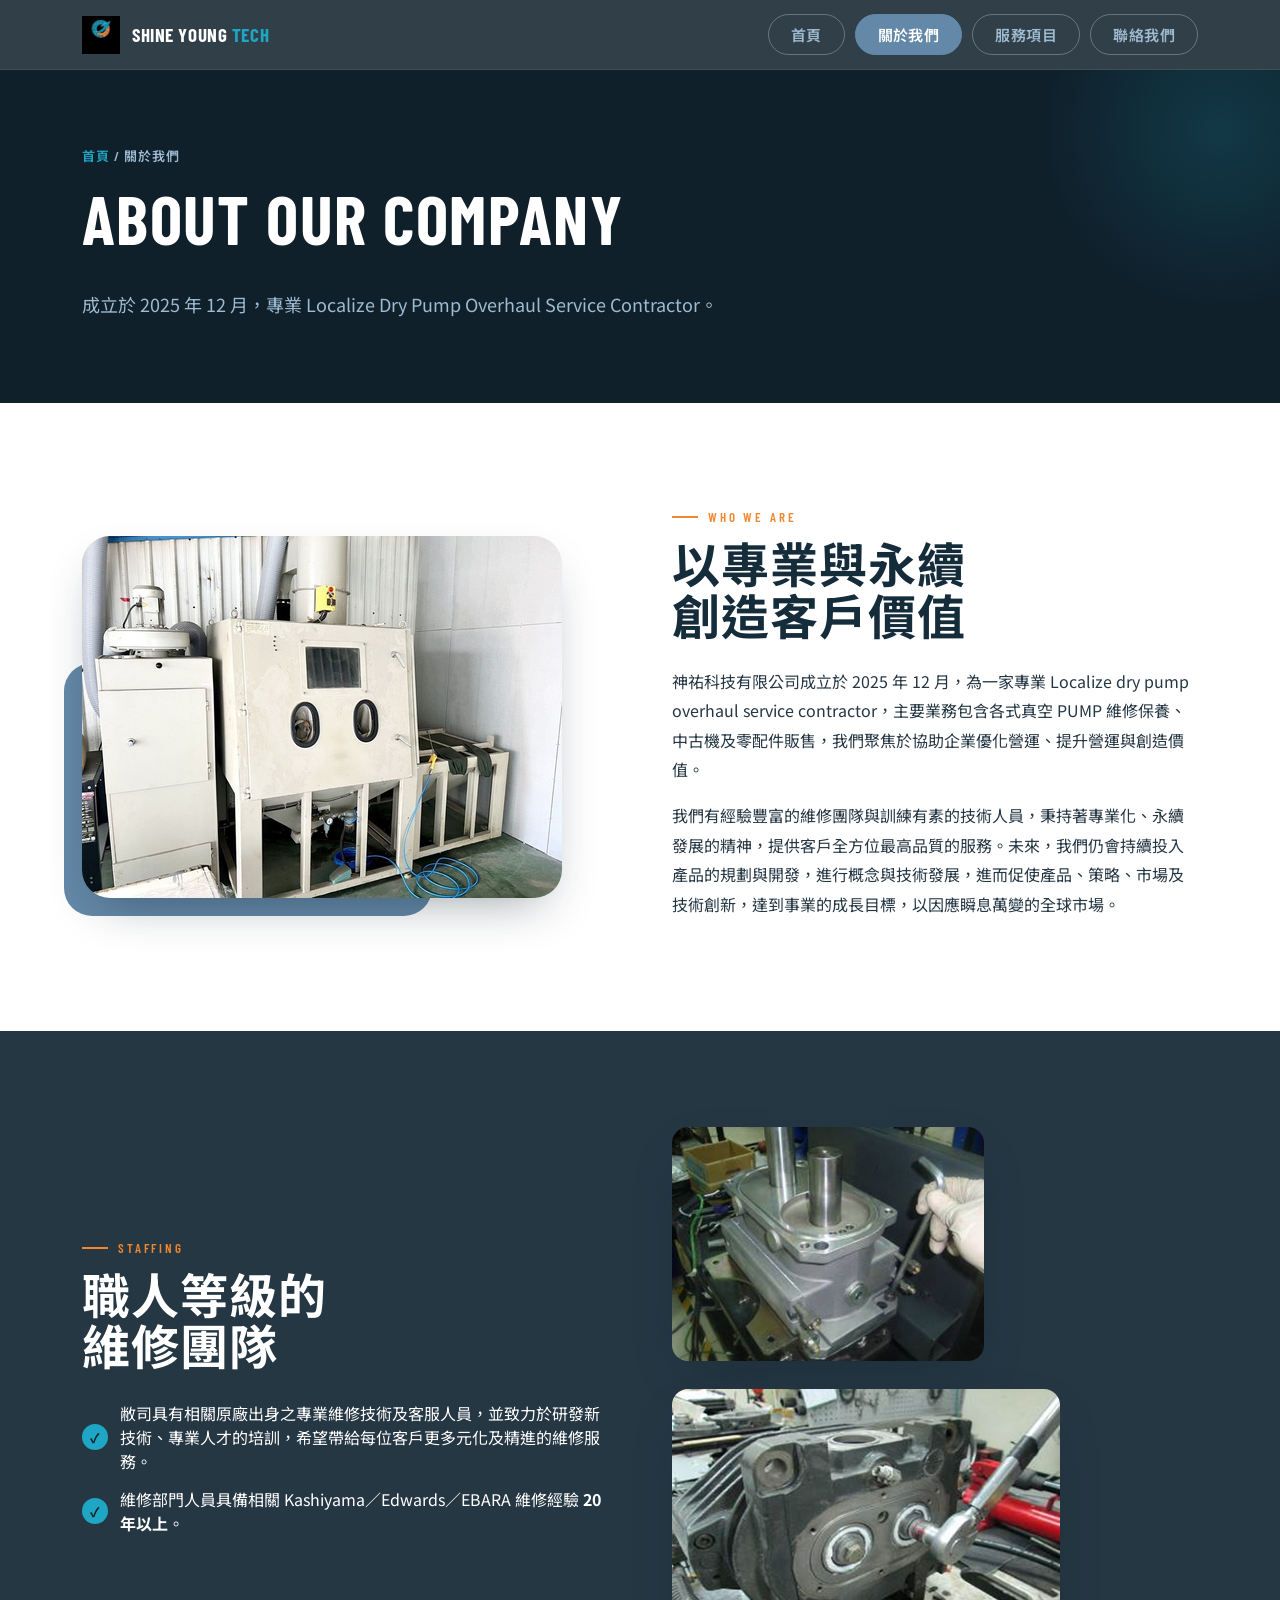
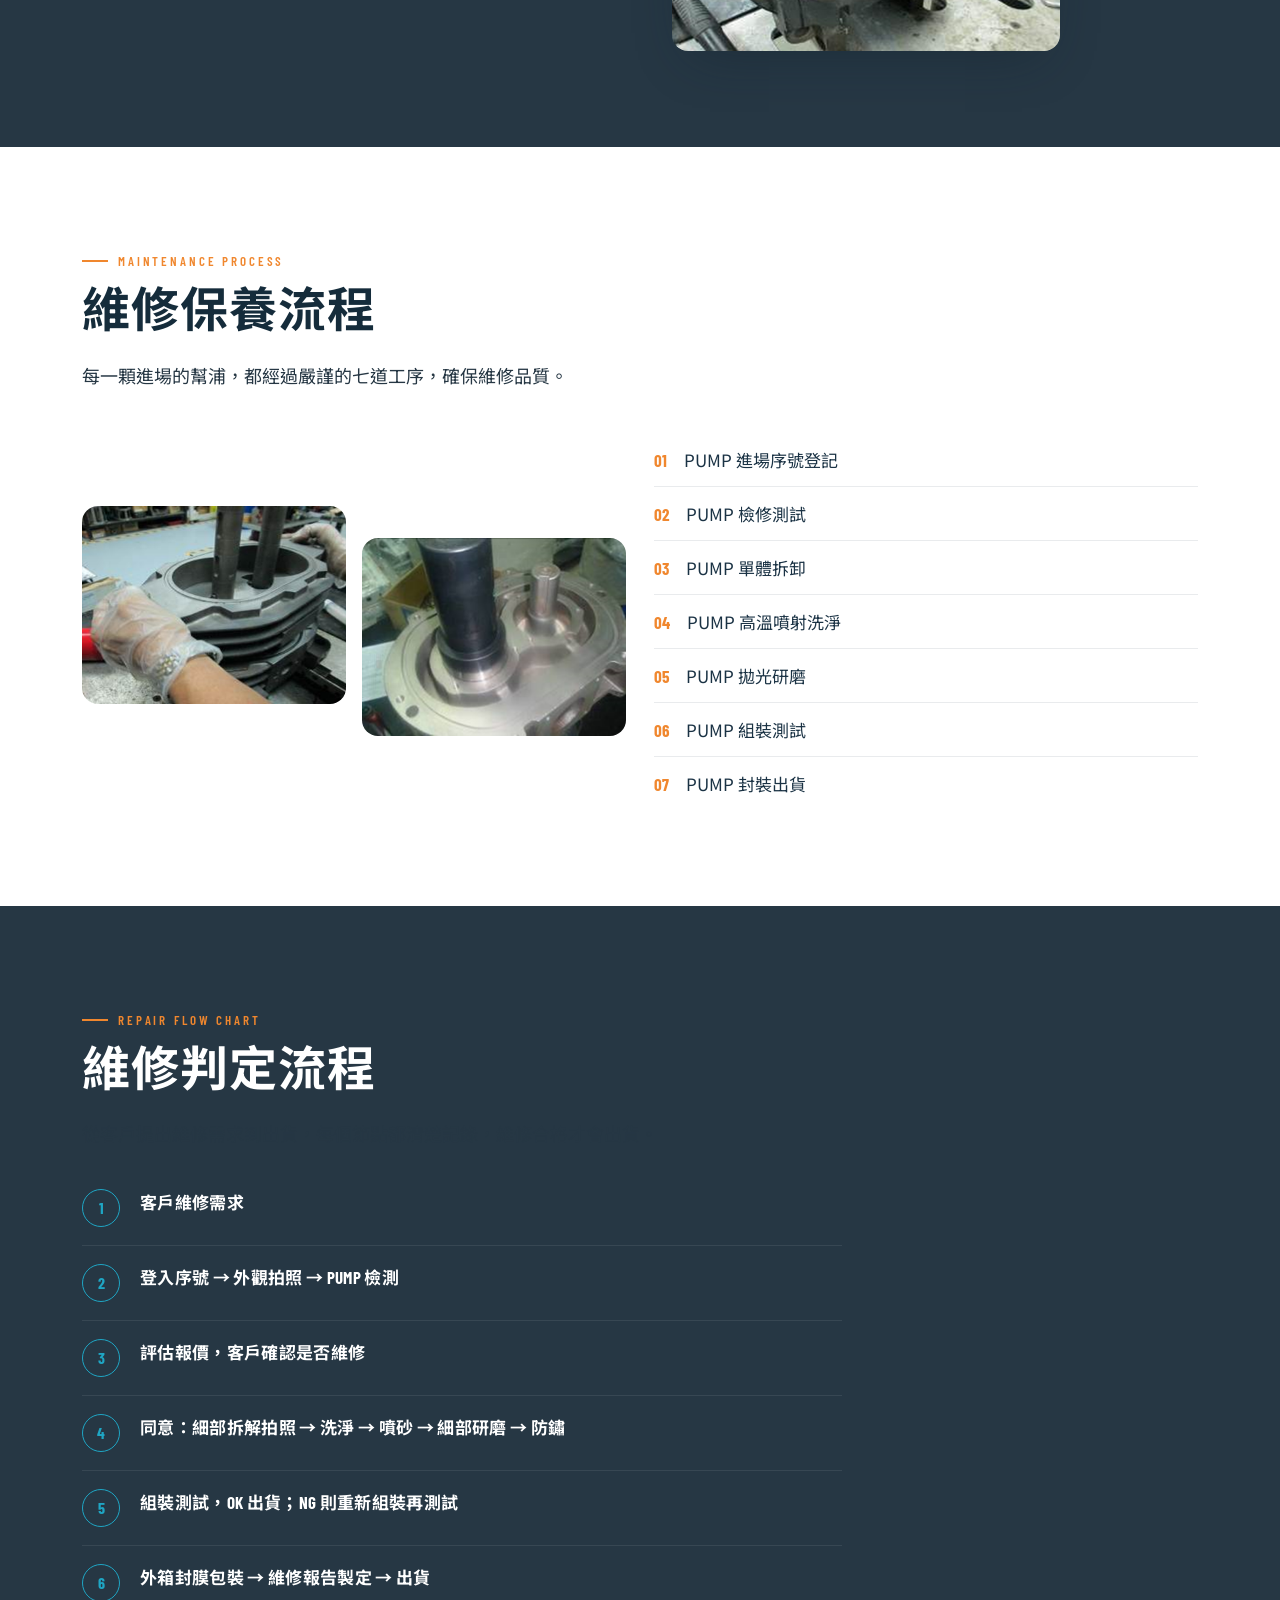
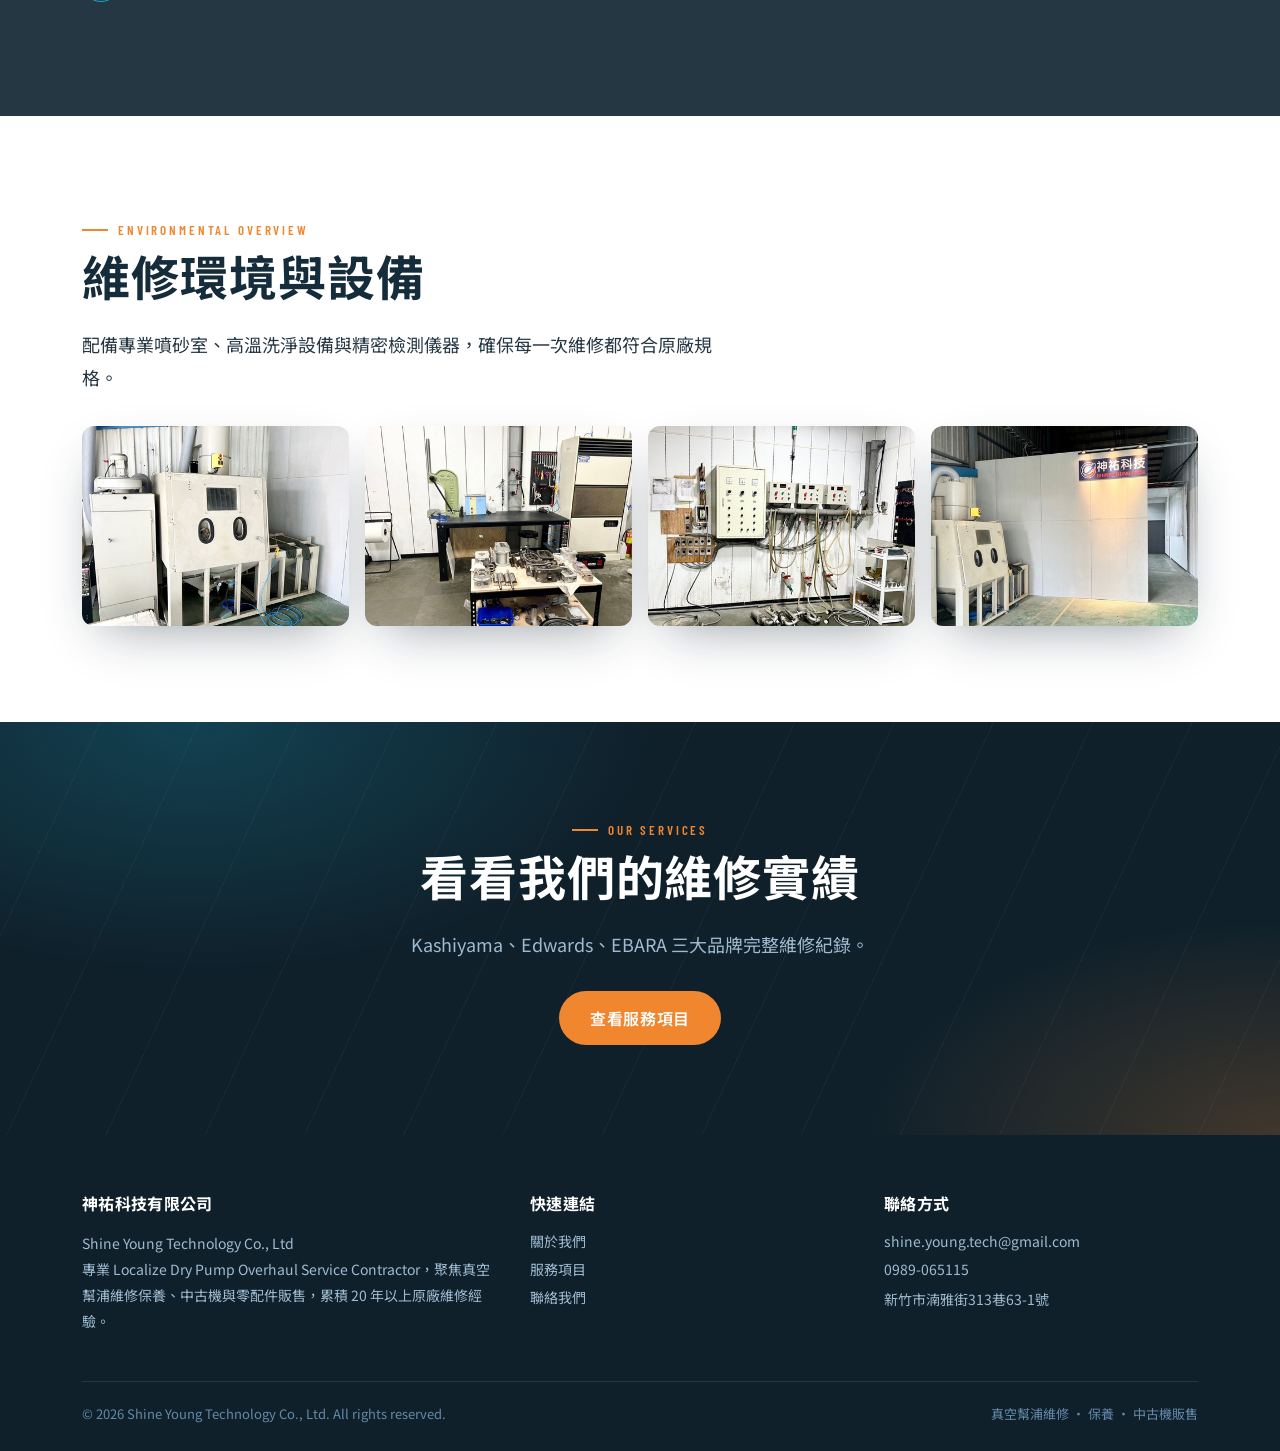
==== about.html @ 69cc83e8 "first commit" ====
<!DOCTYPE html>
<html lang="zh-Hant">
<head>
<meta charset="UTF-8" />
<meta name="viewport" content="width=device-width, initial-scale=1.0" />
<title>關於我們｜神祐科技有限公司 SHINE YOUNG TECH</title>
<meta name="description" content="神祐科技有限公司 SHINE YOUNG TECH — 專業真空幫浦（Kashiyama、Edwards、EBARA）維修保養、中古機與零配件販售。" />
<link rel="icon" href="images/logo.png" />
<link rel="stylesheet" href="styles.css" />
</head>
<body>
  <header class="nav">
    <div class="nav-inner">
      <a href="index.html" class="brand">
        <img src="images/logo.png" alt="神祐科技有限公司 Logo" />
        <span class="brand-text">SHINE YOUNG <span>TECH</span></span>
      </a>
      <nav class="nav-links">
        <a href="index.html" class="">首頁</a>
        <a href="about.html" class="active">關於我們</a>
        <a href="service.html" class="">服務項目</a>
        <a href="contact.html" class="">聯絡我們</a>
      </nav>
      <button class="nav-toggle" aria-label="開啟選單">
        <span></span><span></span><span></span>
      </button>
    </div>
  </header>


  <section class="page-hero">
    <div class="container">
      <div class="breadcrumb"><a href="index.html">首頁</a> / 關於我們</div>
      <h1 class="display">About Our Company</h1>
      <p class="lede">成立於 2025 年 12 月，專業 Localize Dry Pump Overhaul Service Contractor。</p>
    </div>
  </section>

  <section class="section-pad">
    <div class="container">
      <div class="split">
        <div class="photo-frame left">
          <img src="images/env-2.jpg" alt="神祐科技高溫洗淨設備" />
        </div>
        <div>
          <div class="eyebrow">Who We Are</div>
          <h2 class="display">以專業與永續<br>創造客戶價值</h2>
          <p>神祐科技有限公司成立於 2025 年 12 月，為一家專業 Localize dry pump overhaul service contractor，主要業務包含各式真空 PUMP 維修保養、中古機及零配件販售，我們聚焦於協助企業優化營運、提升營運與創造價值。</p>
          <p>我們有經驗豐富的維修團隊與訓練有素的技術人員，秉持著專業化、永續發展的精神，提供客戶全方位最高品質的服務。未來，我們仍會持續投入產品的規劃與開發，進行概念與技術發展，進而促使產品、策略、市場及技術創新，達到事業的成長目標，以因應瞬息萬變的全球市場。</p>
        </div>
      </div>
    </div>
  </section>

  <section class="section-pad panel">
    <div class="container">
      <div class="split">
        <div>
          <div class="eyebrow">Staffing</div>
          <h2 class="display">職人等級的<br>維修團隊</h2>
          <div style="margin-top:28px;">
            <div class="tag-check"><span class="dot">✓</span><span>敝司具有相關原廠出身之專業維修技術及客服人員，並致力於研發新技術、專業人才的培訓，希望帶給每位客戶更多元化及精進的維修服務。</span></div>
            <div class="tag-check"><span class="dot">✓</span><span>維修部門人員具備相關 Kashiyama／Edwards／EBARA 維修經驗 <b style="color:#fff;">20 年以上</b>。</span></div>
          </div>
        </div>
        <div class="grid grid-2">
          <img src="images/kashiyama-1.png" alt="技術人員拆解 Kashiyama 幫浦" style="border-radius:16px;grid-column:1/-1;object-fit:cover;aspect-ratio:4/3;" />
          <img src="images/edwards-4.png" alt="技術人員檢修 Edwards 幫浦" style="border-radius:16px;grid-column:1/-1;object-fit:cover;aspect-ratio:4/3;" />
        </div>
      </div>
    </div>
  </section>

  <section class="section-pad">
    <div class="container">
      <div class="eyebrow">Maintenance Process</div>
      <h2 class="display">維修保養流程</h2>
      <p class="lede">每一顆進場的幫浦，都經過嚴謹的七道工序，確保維修品質。</p>
      <div class="grid grid-2" style="margin-top:40px;align-items:center;">
        <div class="grid" style="grid-template-columns:1fr 1fr;gap:16px;">
          <img src="images/edwards-1.png" alt="PUMP 單體拆卸作業" style="border-radius:16px;object-fit:cover;aspect-ratio:4/3;" />
          <img src="images/kashiyama-9.png" alt="PUMP 組裝測試作業" style="border-radius:16px;margin-top:32px;object-fit:cover;aspect-ratio:4/3;" />
        </div>
        <div>
          <ol style="margin:0;padding:0;list-style:none;">
            <li class="step-plain"><b>01　</b>PUMP 進場序號登記</li>
            <li class="step-plain"><b>02　</b>PUMP 檢修測試</li>
            <li class="step-plain"><b>03　</b>PUMP 單體拆卸</li>
            <li class="step-plain"><b>04　</b>PUMP 高溫噴射洗淨</li>
            <li class="step-plain"><b>05　</b>PUMP 拋光研磨</li>
            <li class="step-plain"><b>06　</b>PUMP 組裝測試</li>
            <li class="step-plain"><b>07　</b>PUMP 封裝出貨</li>
          </ol>
        </div>
      </div>
    </div>
  </section>

  <section class="section-pad panel">
    <div class="container">
      <div class="eyebrow">Repair Flow Chart</div>
      <h2 class="display">維修判定流程</h2>
      <p class="lede">從客戶提出維修需求到出貨，每個節點都清楚記錄，維修合格才會出貨。</p>
      <div class="steps" style="margin-top:20px;max-width:760px;">
        <div class="step"><div class="num">1</div><div><h4>客戶維修需求</h4></div></div>
        <div class="step"><div class="num">2</div><div><h4>登入序號 → 外觀拍照 → PUMP 檢測</h4></div></div>
        <div class="step"><div class="num">3</div><div><h4>評估報價，客戶確認是否維修</h4></div></div>
        <div class="step"><div class="num">4</div><div><h4>同意：細部拆解拍照 → 洗淨 → 噴砂 → 細部研磨 → 防鏽</h4></div></div>
        <div class="step"><div class="num">5</div><div><h4>組裝測試，OK 出貨；NG 則重新組裝再測試</h4></div></div>
        <div class="step"><div class="num">6</div><div><h4>外箱封膜包裝 → 維修報告製定 → 出貨</h4></div></div>
      </div>
    </div>
  </section>

  <section class="section-pad">
    <div class="container">
      <div class="eyebrow">Environmental Overview</div>
      <h2 class="display">維修環境與設備</h2>
      <p class="lede">配備專業噴砂室、高溫洗淨設備與精密檢測儀器，確保每一次維修都符合原廠規格。</p>
      <div class="gallery" style="margin-top:32px;">
        <img src="images/env-2.jpg" alt="高溫噴射洗淨設備" />
        <img src="images/env-3.jpg" alt="零件檢測作業台" />
        <img src="images/env-4.jpg" alt="控制電盤與檢測儀器" />
        <img src="images/env-1.jpg" alt="神祐科技噴砂作業室" />
      </div>
    </div>
  </section>

  <section class="cta-band">
    <div class="container">
      <div class="eyebrow" style="justify-content:center;">Our Services</div>
      <h2 class="display">看看我們的維修實績</h2>
      <p class="lede">Kashiyama、Edwards、EBARA 三大品牌完整維修紀錄。</p>
      <div class="cta-actions">
        <a href="service.html" class="btn btn-primary">查看服務項目</a>
      </div>
    </div>
  </section>

  <footer class="site-footer">
    <div class="container">
      <div class="footer-grid">
        <div>
          <h4>神祐科技有限公司</h4>
          <p>Shine Young Technology Co., Ltd<br>專業 Localize Dry Pump Overhaul Service Contractor，聚焦真空幫浦維修保養、中古機與零配件販售，累積 20 年以上原廠維修經驗。</p>
        </div>
        <div>
          <h4>快速連結</h4>
          <a href="about.html">關於我們</a>
          <a href="service.html">服務項目</a>
          <a href="contact.html">聯絡我們</a>
        </div>
        <div>
          <h4>聯絡方式</h4>
          <a href="mailto:shine.young.tech@gmail.com">shine.young.tech@gmail.com</a>
          <a href="tel:0989065115">0989-065115</a>
          <p>新竹市湳雅街313巷63-1號</p>
        </div>
      </div>
      <div class="footer-bottom">
        <span>© 2026 Shine Young Technology Co., Ltd. All rights reserved.</span>
        <span>真空幫浦維修 · 保養 · 中古機販售</span>
      </div>
    </div>
  </footer>

<script src="nav.js"></script>
</body>
</html>
---- styles.css ----
/* ===========================================================
   SHINE YOUNG TECH — site stylesheet
   Palette derived from the company deck:
   navy 950 #10222E / navy 800 #1A3244 / panel 700 #263744
   slate 600 #3C586D / steel 500 #6489A8 / teal accent #1FA6C4
   orange accent #F0872E / mist grey #E9EBED
   =========================================================== */

@import url('https://fonts.googleapis.com/css2?family=Barlow+Condensed:wght@500;600;700;800&family=Noto+Sans+TC:wght@400;500;700;900&display=swap');

:root{
  --navy-950:#0F202B;
  --navy-900:#152C3B;
  --navy-800:#1A3244;
  --navy-700:#263744;
  --slate-600:#3C586D;
  --steel-500:#6489A8;
  --steel-300:#9FBBD1;
  --teal-400:#1FA6C4;
  --orange-500:#F0872E;
  --orange-400:#F5A15C;
  --mist-100:#EEF1F3;
  --mist-200:#E9EBED;
  --ink:#16283A;
  --white:#FFFFFF;
  --shadow: 0 20px 50px -20px rgba(15,32,43,.45);
  --radius-lg: 28px;
  --radius-md: 16px;
  --font-display:'Barlow Condensed', 'Noto Sans TC', sans-serif;
  --font-body:'Noto Sans TC', 'Barlow Condensed', sans-serif;
}

*{box-sizing:border-box;}
html{scroll-behavior:smooth;}
body{
  margin:0;
  font-family:var(--font-body);
  color:var(--ink);
  background:var(--white);
  -webkit-font-smoothing:antialiased;
}
img{max-width:100%;display:block;}
a{color:inherit;text-decoration:none;}
ul{margin:0;padding:0;list-style:none;}
h1,h2,h3,h4{
  font-family:var(--font-display);
  font-weight:700;
  letter-spacing:.02em;
  margin:0 0 .5em;
  color:var(--navy-900);
}
p{line-height:1.85;margin:0 0 1em;color:var(--navy-700);}
.container{
  max-width:1180px;
  margin:0 auto;
  padding:0 32px;
}
section{position:relative;}

/* ---------- utility ---------- */
.section-pad{padding:96px 0;}
.section-pad-sm{padding:64px 0;}
.dark{background:var(--navy-950);color:var(--white);}
.dark p{color:var(--steel-300);}
.dark h1,.dark h2,.dark h3,.dark h4{color:var(--white);}
.panel{background:var(--navy-700);color:var(--white);}
.panel p{color:var(--steel-300);}
.panel h1,.panel h2,.panel h3{color:var(--white);}
.mist{background:var(--mist-100);}
.center{text-align:center;}
.eyebrow{
  display:inline-flex;
  align-items:center;
  gap:10px;
  font-family:var(--font-display);
  font-weight:600;
  letter-spacing:.22em;
  text-transform:uppercase;
  font-size:13px;
  color:var(--orange-500);
  margin-bottom:14px;
}
.eyebrow::before{
  content:"";
  width:26px;height:2px;
  background:var(--orange-500);
  display:inline-block;
}
h1.display{
  font-size:clamp(40px,6vw,68px);
  line-height:1.04;
  text-transform:uppercase;
}
h2.display{
  font-size:clamp(32px,4.4vw,48px);
  line-height:1.08;
  text-transform:uppercase;
}
.lede{font-size:18px;color:var(--steel-300);max-width:640px;}
.mist .lede,.section-pad p.lede{color:var(--navy-700);}

/* ---------- buttons ---------- */
.btn{
  display:inline-flex;
  align-items:center;
  gap:8px;
  padding:14px 30px;
  border-radius:999px;
  font-family:var(--font-display);
  font-weight:600;
  letter-spacing:.04em;
  font-size:16px;
  border:1px solid transparent;
  cursor:pointer;
  transition:transform .2s ease, background .2s ease, color .2s ease, border-color .2s ease;
}
.btn:hover{transform:translateY(-2px);}
.btn-primary{background:var(--orange-500);color:var(--white);}
.btn-primary:hover{background:var(--orange-400);}
.btn-outline{border-color:rgba(255,255,255,.5);color:var(--white);}
.btn-outline:hover{border-color:var(--white);background:rgba(255,255,255,.08);}
.btn-ghost{border-color:var(--navy-800);color:var(--navy-800);}
.btn-ghost:hover{background:var(--navy-800);color:var(--white);}
.btn-sm{padding:10px 22px;font-size:14px;}

/* ---------- nav ---------- */
.nav{
  position:sticky;top:0;z-index:100;
  background:rgba(15,32,43,.86);
  backdrop-filter:blur(10px);
  border-bottom:1px solid rgba(255,255,255,.08);
}
.nav-inner{
  max-width:1180px;margin:0 auto;padding:14px 32px;
  display:flex;align-items:center;justify-content:space-between;
}
.brand{display:flex;align-items:center;gap:12px;}
.brand img{width:38px;height:38px;}
.brand-text{
  font-family:var(--font-display);
  font-weight:700;
  font-size:19px;
  color:var(--white);
  letter-spacing:.03em;
}
.brand-text span{color:var(--teal-400);}
.nav-links{display:flex;align-items:center;gap:10px;}
.nav-links a{
  padding:9px 22px;
  border-radius:999px;
  border:1px solid rgba(255,255,255,.28);
  color:var(--steel-300);
  font-family:var(--font-display);
  font-weight:600;
  font-size:15px;
  letter-spacing:.03em;
  transition:.2s ease;
}
.nav-links a:hover{border-color:var(--white);color:var(--white);}
.nav-links a.active{background:var(--steel-500);border-color:var(--steel-500);color:var(--white);}
.nav-toggle{display:none;background:none;border:0;cursor:pointer;padding:6px;}
.nav-toggle span{display:block;width:24px;height:2px;background:var(--white);margin:5px 0;}

@media (max-width:860px){
  .nav-toggle{display:block;}
  .nav-links{
    position:absolute;top:100%;left:0;right:0;
    background:var(--navy-900);
    flex-direction:column;align-items:stretch;
    padding:14px 24px 22px;
    display:none;
    border-bottom:1px solid rgba(255,255,255,.08);
  }
  .nav-links.open{display:flex;}
  .nav-links a{text-align:center;}
}

/* ---------- footer ---------- */
.site-footer{
  background:var(--navy-950);
  color:var(--steel-300);
  padding:56px 0 28px;
}
.footer-grid{
  display:grid;
  grid-template-columns:1.3fr 1fr 1fr;
  gap:40px;
  padding-bottom:32px;
  border-bottom:1px solid rgba(255,255,255,.1);
}
.footer-grid h4{color:var(--white);font-size:16px;margin-bottom:16px;}
.footer-grid p, .footer-grid a{color:var(--steel-300);font-size:14px;}
.footer-grid a{display:block;margin-bottom:8px;transition:.2s;}
.footer-grid a:hover{color:var(--white);}
.footer-bottom{
  display:flex;justify-content:space-between;flex-wrap:wrap;gap:8px;
  padding-top:22px;font-size:13px;color:var(--steel-500,#6489A8);
}
@media (max-width:720px){.footer-grid{grid-template-columns:1fr;}}

/* ---------- hero ---------- */
.hero{
  position:relative;
  min-height:88vh;
  display:flex;
  align-items:center;
  background:var(--navy-950);
  overflow:hidden;
}
.hero::before{
  content:"";
  position:absolute;inset:0;
  background:
    radial-gradient(60% 90% at 88% 20%, rgba(31,166,196,.28) 0%, transparent 60%),
    radial-gradient(50% 60% at 100% 100%, rgba(240,135,46,.20) 0%, transparent 65%);
  pointer-events:none;
}
.hero::after{
  content:"";
  position:absolute;inset:0;
  background:
    repeating-linear-gradient(115deg, rgba(255,255,255,.045) 0 1px, transparent 1px 90px),
    repeating-linear-gradient(25deg, rgba(255,255,255,.03) 0 1px, transparent 1px 90px);
  mask-image:linear-gradient(90deg, rgba(0,0,0,0) 0%, rgba(0,0,0,.85) 60%, rgba(0,0,0,1) 100%);
  -webkit-mask-image:linear-gradient(90deg, rgba(0,0,0,0) 0%, rgba(0,0,0,.85) 60%, rgba(0,0,0,1) 100%);
  pointer-events:none;
}
.hero-gear{
  position:absolute;right:-80px;top:50%;transform:translateY(-50%);
  width:560px;height:560px;opacity:.10;
  pointer-events:none;
}
.hero-inner{position:relative;z-index:2;}
.hero-badge{
  display:inline-flex;align-items:center;gap:10px;
  padding:8px 18px;border-radius:999px;
  background:rgba(255,255,255,.08);
  border:1px solid rgba(255,255,255,.18);
  font-size:13px;letter-spacing:.14em;text-transform:uppercase;
  font-family:var(--font-display);font-weight:600;
  color:var(--steel-300);margin-bottom:26px;
}
.hero-badge b{color:var(--orange-500);}
.hero h1{
  color:var(--white);
  font-size:clamp(38px,6.4vw,72px);
  line-height:1.05;
  text-transform:uppercase;
  max-width:900px;
}
.hero h1 em{
  font-style:normal;
  background:linear-gradient(90deg,var(--teal-400),var(--orange-500));
  -webkit-background-clip:text;background-clip:text;color:transparent;
}
.hero .lede{color:var(--steel-300);margin:22px 0 34px;font-size:19px;}
.hero-actions{display:flex;gap:16px;flex-wrap:wrap;}
.hero-meta{
  margin-top:64px;
  display:flex;gap:36px;flex-wrap:wrap;
  padding-top:28px;border-top:1px solid rgba(255,255,255,.14);
}
.hero-meta div{display:flex;flex-direction:column;gap:4px;}
.hero-meta b{font-family:var(--font-display);font-size:30px;color:var(--white);}
.hero-meta span{font-size:13px;color:var(--steel-300);letter-spacing:.03em;}

/* ---------- page hero (inner pages) ---------- */
.page-hero{
  background:var(--navy-950);
  padding:76px 0 64px;
  position:relative;
  overflow:hidden;
}
.page-hero::after{
  content:"";position:absolute;right:-120px;top:-120px;
  width:360px;height:360px;border-radius:50%;
  background:radial-gradient(circle,rgba(31,166,196,.18),transparent 70%);
}
.page-hero h1{color:var(--white);}
.breadcrumb{
  font-size:13px;letter-spacing:.08em;text-transform:uppercase;
  color:var(--steel-300);margin-bottom:18px;font-family:var(--font-display);font-weight:600;
}
.breadcrumb a{color:var(--teal-400);}
.breadcrumb a:hover{text-decoration:underline;}

/* ---------- cards / grids ---------- */
.grid{display:grid;gap:28px;}
.grid-2{grid-template-columns:1fr 1fr;}
.grid-3{grid-template-columns:repeat(3,1fr);}
.grid-4{grid-template-columns:repeat(4,1fr);}
@media (max-width:900px){
  .grid-2,.grid-3,.grid-4{grid-template-columns:1fr 1fr;}
}
@media (max-width:620px){
  .grid-2,.grid-3,.grid-4{grid-template-columns:1fr;}
}

.card{
  background:var(--white);
  border-radius:var(--radius-md);
  padding:34px;
  box-shadow:var(--shadow);
  border:1px solid var(--mist-200);
}
.card h3{font-size:22px;margin-bottom:10px;}
.card p{font-size:15px;}

.split{
  display:grid;
  grid-template-columns:1fr 1fr;
  gap:64px;
  align-items:center;
}
@media (max-width:900px){.split{grid-template-columns:1fr;gap:36px;}}
.split img{border-radius:var(--radius-lg);box-shadow:var(--shadow);}

/* photo frame accent (echoes deck's offset-block motif) */
.photo-frame{position:relative;}
.photo-frame::before{
  content:"";
  position:absolute;
  width:70%;height:70%;
  background:var(--steel-500);
  border-radius:var(--radius-lg);
  z-index:0;
}
.photo-frame.right::before{right:-18px;bottom:-18px;}
.photo-frame.left::before{left:-18px;bottom:-18px;}
.photo-frame img{position:relative;z-index:1;}

/* service cards */
.svc-card{
  background:var(--navy-700);
  border-radius:var(--radius-md);
  padding:28px;
  color:var(--white);
  display:flex;
  gap:22px;
  align-items:center;
  transition:transform .25s ease, background .25s ease;
}
.svc-card:hover{transform:translateY(-4px);background:var(--slate-600);}
.svc-card img{
  width:120px;height:90px;object-fit:contain;
  background:var(--white);
  border-radius:10px;
  padding:8px;flex:none;
}
.svc-card .svc-body{flex:1;}
.svc-card .svc-brand{
  font-family:var(--font-display);font-weight:700;font-size:15px;
  color:var(--orange-400);letter-spacing:.06em;margin-bottom:4px;
}
.svc-card h3{color:var(--white);font-size:20px;margin-bottom:8px;}
.svc-card p{color:var(--steel-300);font-size:14px;margin-bottom:14px;}
.svc-card a{
  font-family:var(--font-display);font-weight:600;font-size:14px;
  color:var(--teal-400);display:inline-flex;align-items:center;gap:6px;
}
.svc-card a:hover{text-decoration:underline;}

/* process steps */
.steps{display:flex;flex-direction:column;gap:0;}
.step{
  display:flex;gap:20px;align-items:flex-start;
  padding:18px 0;
  border-bottom:1px solid rgba(255,255,255,.08);
}
.step:last-child{border-bottom:0;}
.step .num{
  width:38px;height:38px;border-radius:50%;
  border:1px solid var(--teal-400);color:var(--teal-400);
  display:flex;align-items:center;justify-content:center;
  font-family:var(--font-display);font-weight:700;flex:none;
}
.step h4{color:var(--white);font-size:17px;margin:0;}

/* logo wall */
.brand-wall{
  display:flex;flex-wrap:wrap;gap:14px;
}
.brand-chip{
  padding:10px 20px;border-radius:999px;
  background:var(--mist-200);
  font-family:var(--font-display);font-weight:600;
  font-size:14px;color:var(--navy-800);
  letter-spacing:.02em;
}

/* gallery */
.gallery{display:grid;grid-template-columns:repeat(4,1fr);gap:16px;}
.gallery img{border-radius:12px;aspect-ratio:4/3;object-fit:cover;box-shadow:var(--shadow);}
@media (max-width:900px){.gallery{grid-template-columns:repeat(2,1fr);}}

/* CTA band */
.cta-band{
  position:relative;
  padding:90px 0;
  background:var(--navy-950);
  overflow:hidden;
  text-align:center;
}
.cta-band::before{
  content:"";position:absolute;inset:0;
  background:
    radial-gradient(60% 100% at 15% 0%, rgba(31,166,196,.25) 0%, transparent 60%),
    radial-gradient(50% 80% at 100% 100%, rgba(240,135,46,.22) 0%, transparent 65%),
    repeating-linear-gradient(115deg, rgba(255,255,255,.04) 0 1px, transparent 1px 90px);
}
.cta-band .container{position:relative;z-index:2;}
.cta-band h2{color:var(--white);}
.cta-band .lede{margin:0 auto 30px;color:var(--steel-300);}
.cta-actions{display:flex;justify-content:center;gap:16px;flex-wrap:wrap;}

/* contact page */
.contact-grid{
  display:grid;
  grid-template-columns:.9fr 1.1fr;
  gap:48px;
}
@media (max-width:900px){.contact-grid{grid-template-columns:1fr;}}
.info-card{
  background:var(--navy-700);
  color:var(--white);
  border-radius:var(--radius-lg);
  padding:36px;
}
.info-card h3{color:var(--white);}
.info-row{
  display:flex;gap:16px;align-items:flex-start;
  padding:16px 0;border-top:1px solid rgba(255,255,255,.1);
}
.info-row:first-of-type{border-top:0;}
.info-row .ic{
  width:42px;height:42px;border-radius:50%;
  background:var(--orange-500);color:var(--white);
  display:flex;align-items:center;justify-content:center;flex:none;
  font-size:18px;
}
.info-row b{display:block;color:var(--white);font-family:var(--font-display);font-size:15px;letter-spacing:.02em;}
.info-row span{color:var(--steel-300);font-size:15px;}

.form{
  background:var(--white);
  border:1px solid var(--mist-200);
  border-radius:var(--radius-lg);
  padding:40px;
  box-shadow:var(--shadow);
}
.form-row{display:grid;grid-template-columns:1fr 1fr;gap:18px;margin-bottom:18px;}
@media (max-width:560px){.form-row{grid-template-columns:1fr;}}
.field{display:flex;flex-direction:column;gap:8px;}
.field label{font-size:13px;font-weight:700;color:var(--navy-800);letter-spacing:.03em;}
.field input,.field textarea,.field select{
  border:1px solid var(--mist-200);
  background:var(--mist-100);
  border-radius:10px;
  padding:13px 16px;
  font-family:var(--font-body);
  font-size:15px;
  color:var(--ink);
}
.field textarea{resize:vertical;min-height:120px;}
.field input:focus,.field textarea:focus,.field select:focus{
  outline:2px solid var(--teal-400);outline-offset:1px;background:var(--white);
}

.step-plain{
  padding:14px 0;
  border-bottom:1px solid var(--mist-200);
  font-size:17px;
  color:var(--navy-800);
}
.step-plain:last-child{border-bottom:0;}
.step-plain b{color:var(--orange-500);font-family:var(--font-display);}

/* misc */
.tag-check{
  display:flex;align-items:center;gap:12px;margin-bottom:14px;
}
.tag-check .dot{
  width:26px;height:26px;border-radius:50%;
  background:var(--teal-400);color:var(--navy-950);
  display:flex;align-items:center;justify-content:center;
  font-size:13px;font-weight:800;flex:none;
}

/* focus visibility */
a:focus-visible,button:focus-visible,input:focus-visible,textarea:focus-visible{
  outline:2px solid var(--teal-400);outline-offset:2px;
}

@media (prefers-reduced-motion: reduce){
  *{animation:none !important;transition:none !important;}
}
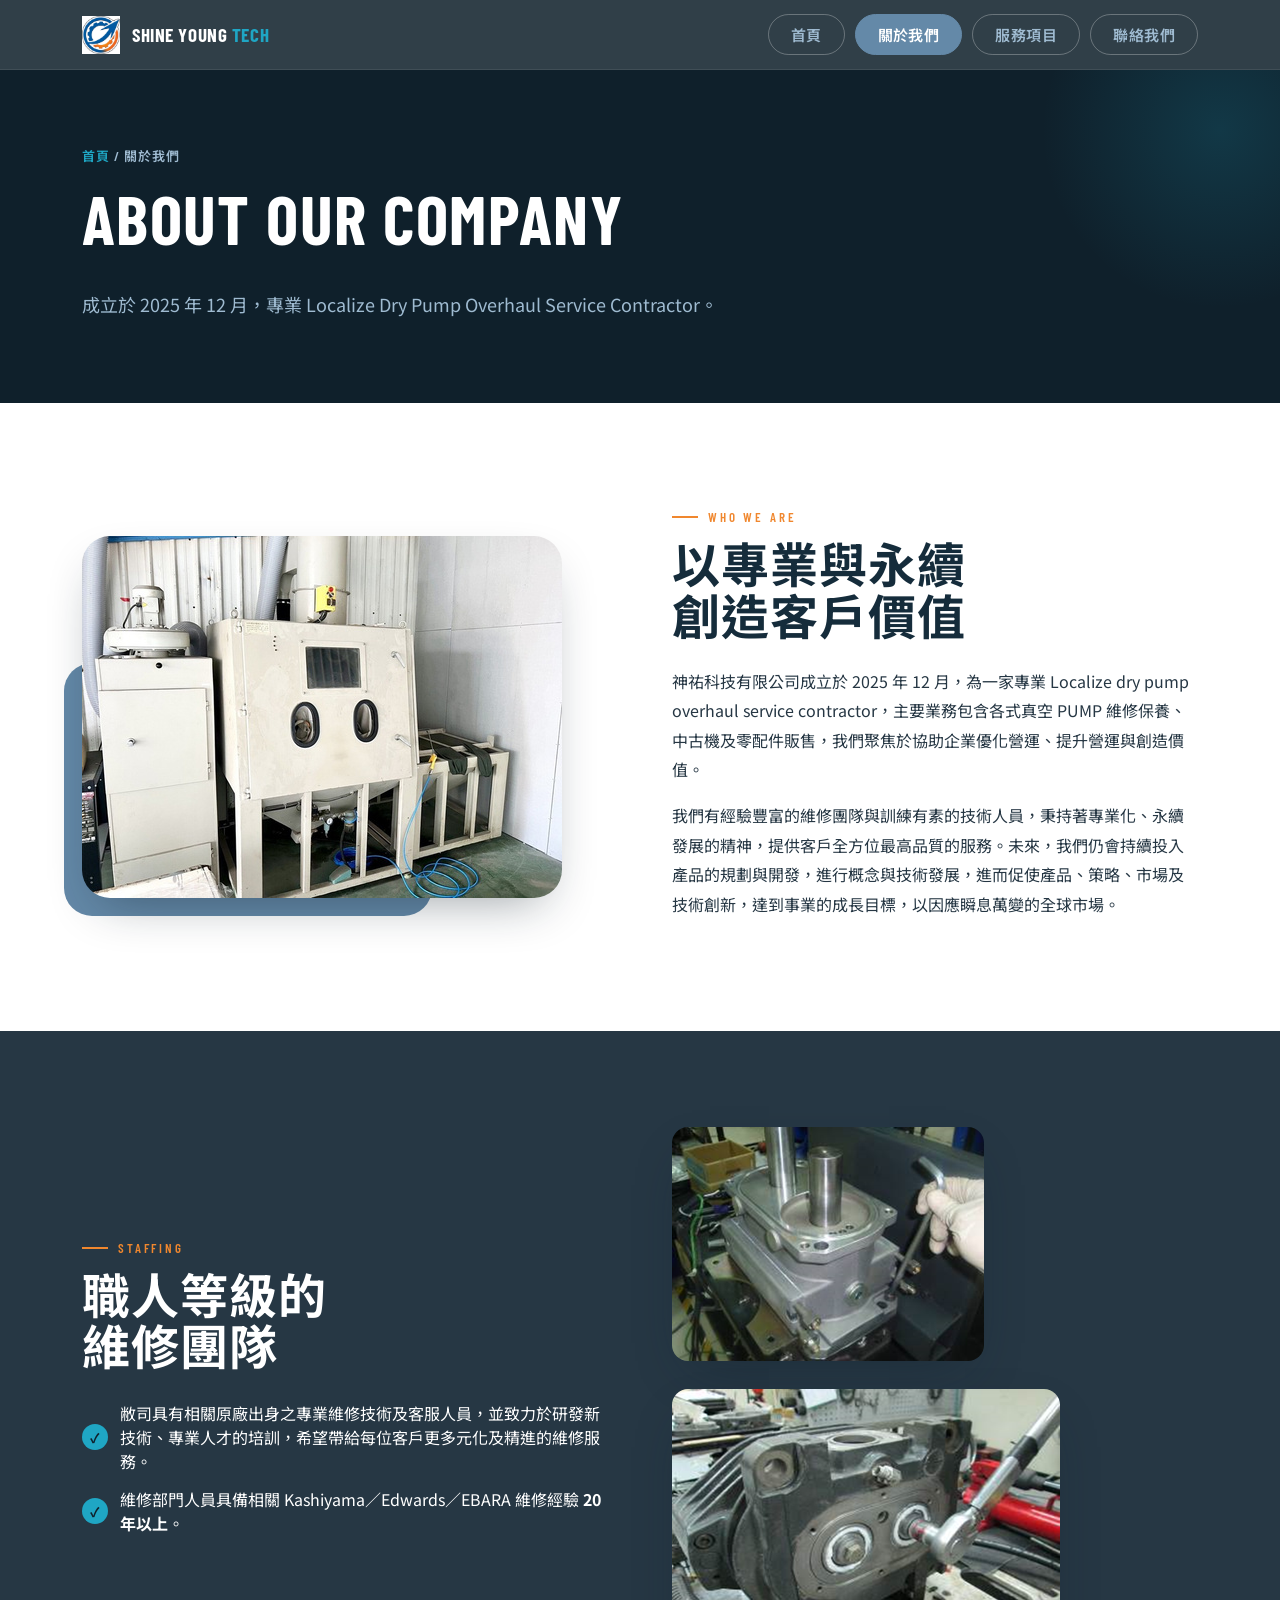
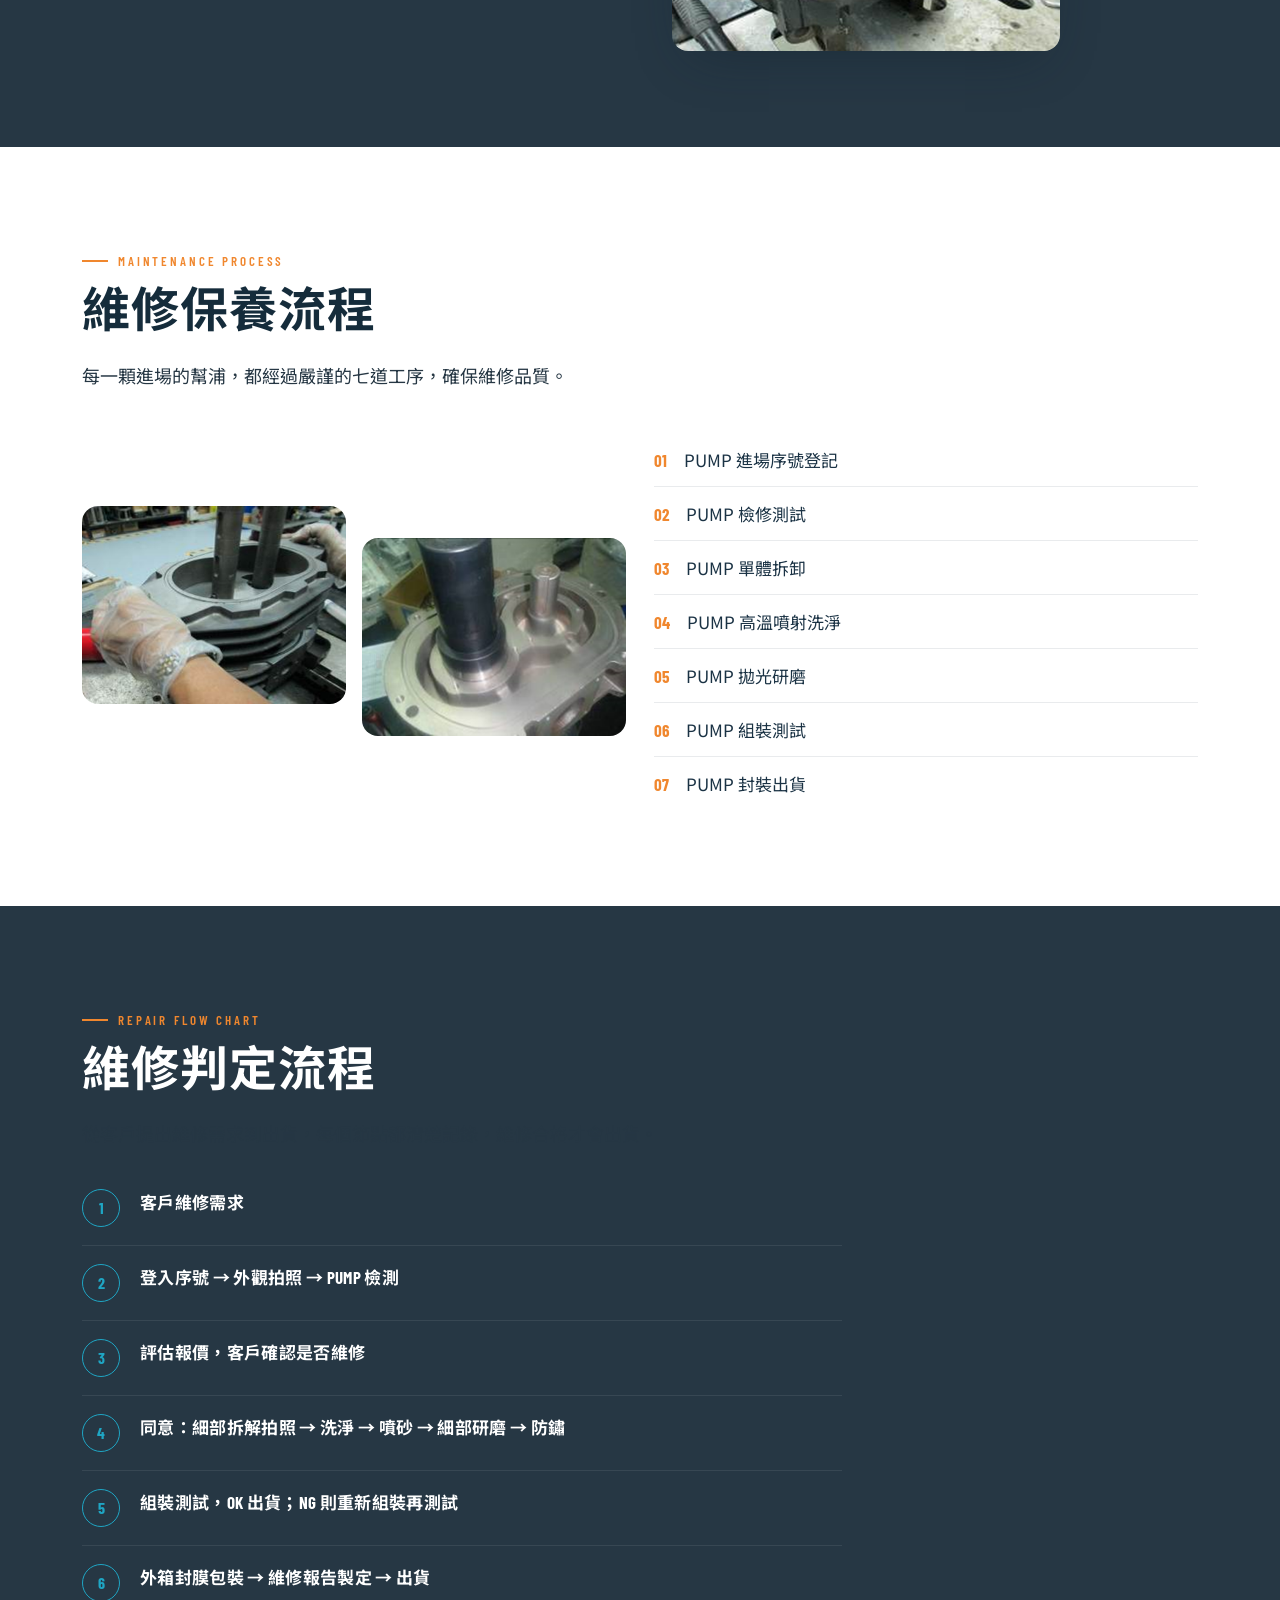
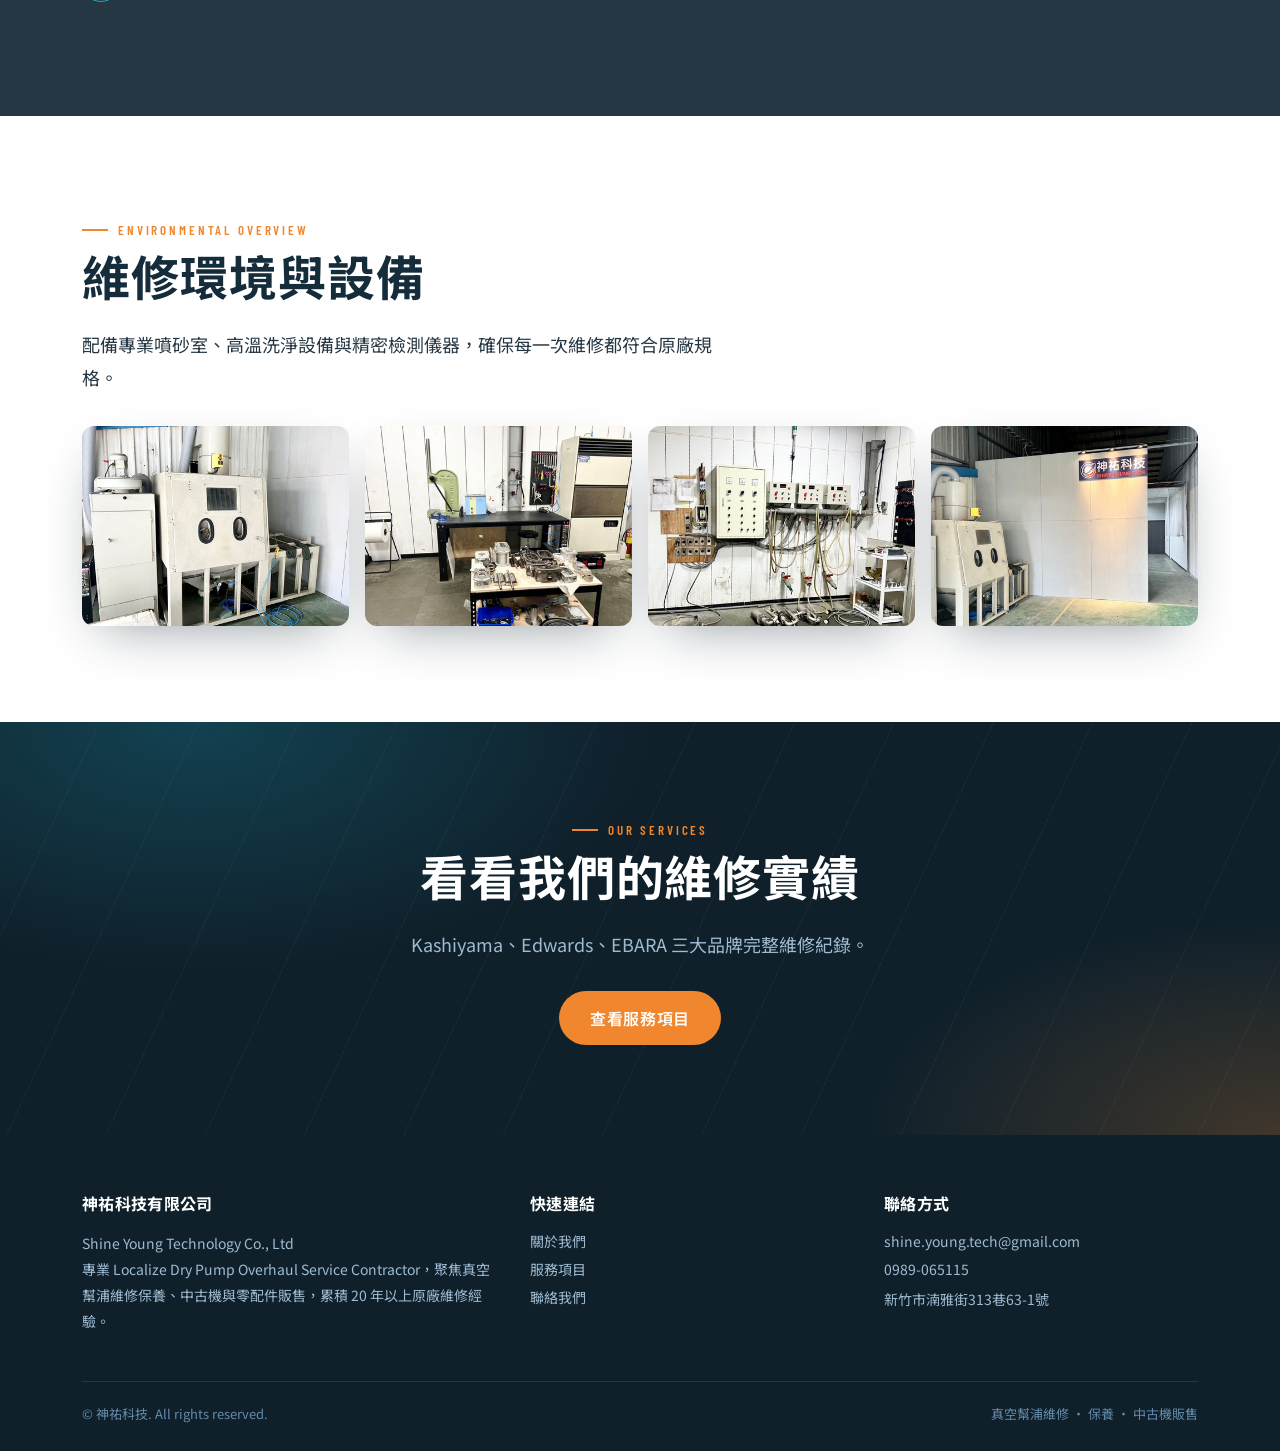
==== commit 1c7e2853: "改圖片 神祐logo和主場景 以及 產權聲明" ====
--- a/about.html
+++ b/about.html
@@ -5,14 +5,14 @@
 <meta name="viewport" content="width=device-width, initial-scale=1.0" />
 <title>關於我們｜神祐科技有限公司 SHINE YOUNG TECH</title>
 <meta name="description" content="神祐科技有限公司 SHINE YOUNG TECH — 專業真空幫浦（Kashiyama、Edwards、EBARA）維修保養、中古機與零配件販售。" />
-<link rel="icon" href="images/logo.png" />
+<link rel="icon" href="images/IMG_3310.JPG" />
 <link rel="stylesheet" href="styles.css" />
 </head>
 <body>
   <header class="nav">
     <div class="nav-inner">
       <a href="index.html" class="brand">
-        <img src="images/logo.png" alt="神祐科技有限公司 Logo" />
+        <img src="images/IMG_3311.JPG" alt="神祐科技有限公司 Logo" />
         <span class="brand-text">SHINE YOUNG <span>TECH</span></span>
       </a>
       <nav class="nav-links">
@@ -158,7 +158,7 @@
         </div>
       </div>
       <div class="footer-bottom">
-        <span>© 2026 Shine Young Technology Co., Ltd. All rights reserved.</span>
+        <span>© 神祐科技. All rights reserved.</span>
         <span>真空幫浦維修 · 保養 · 中古機販售</span>
       </div>
     </div>
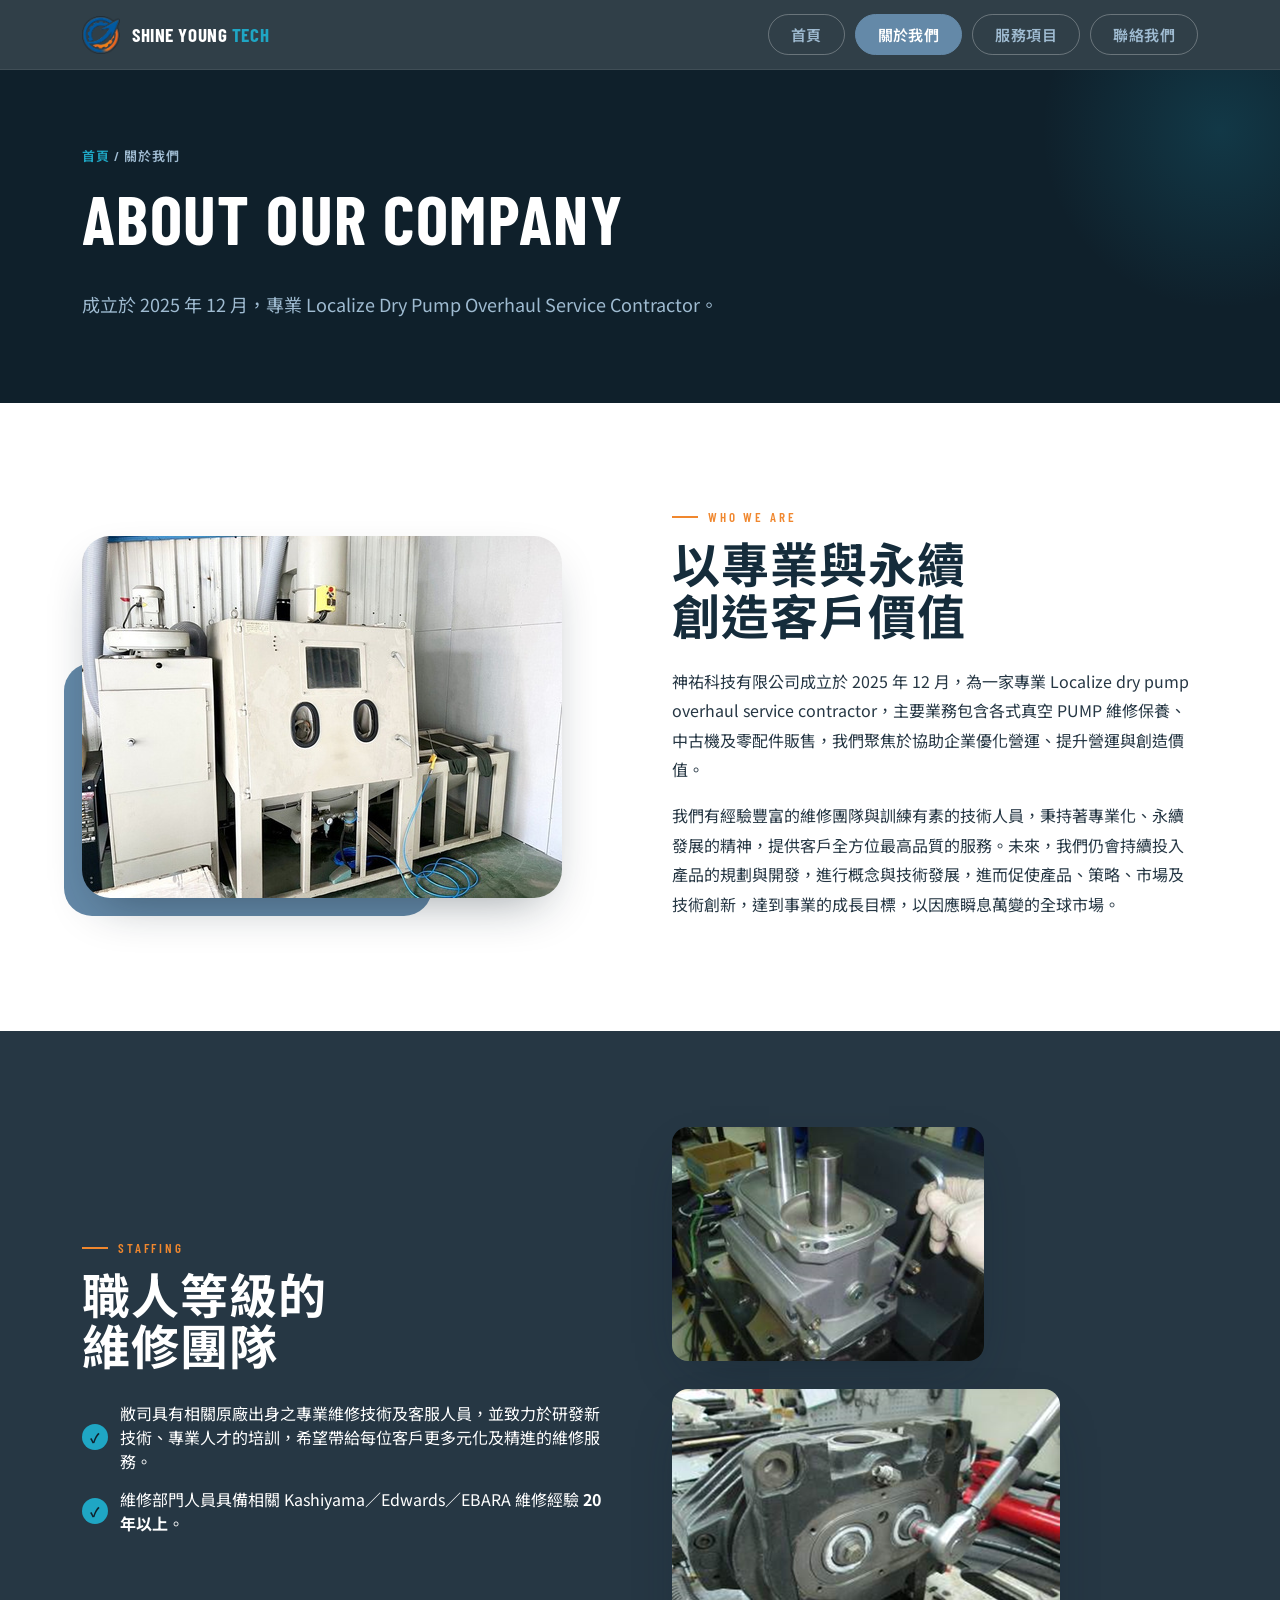
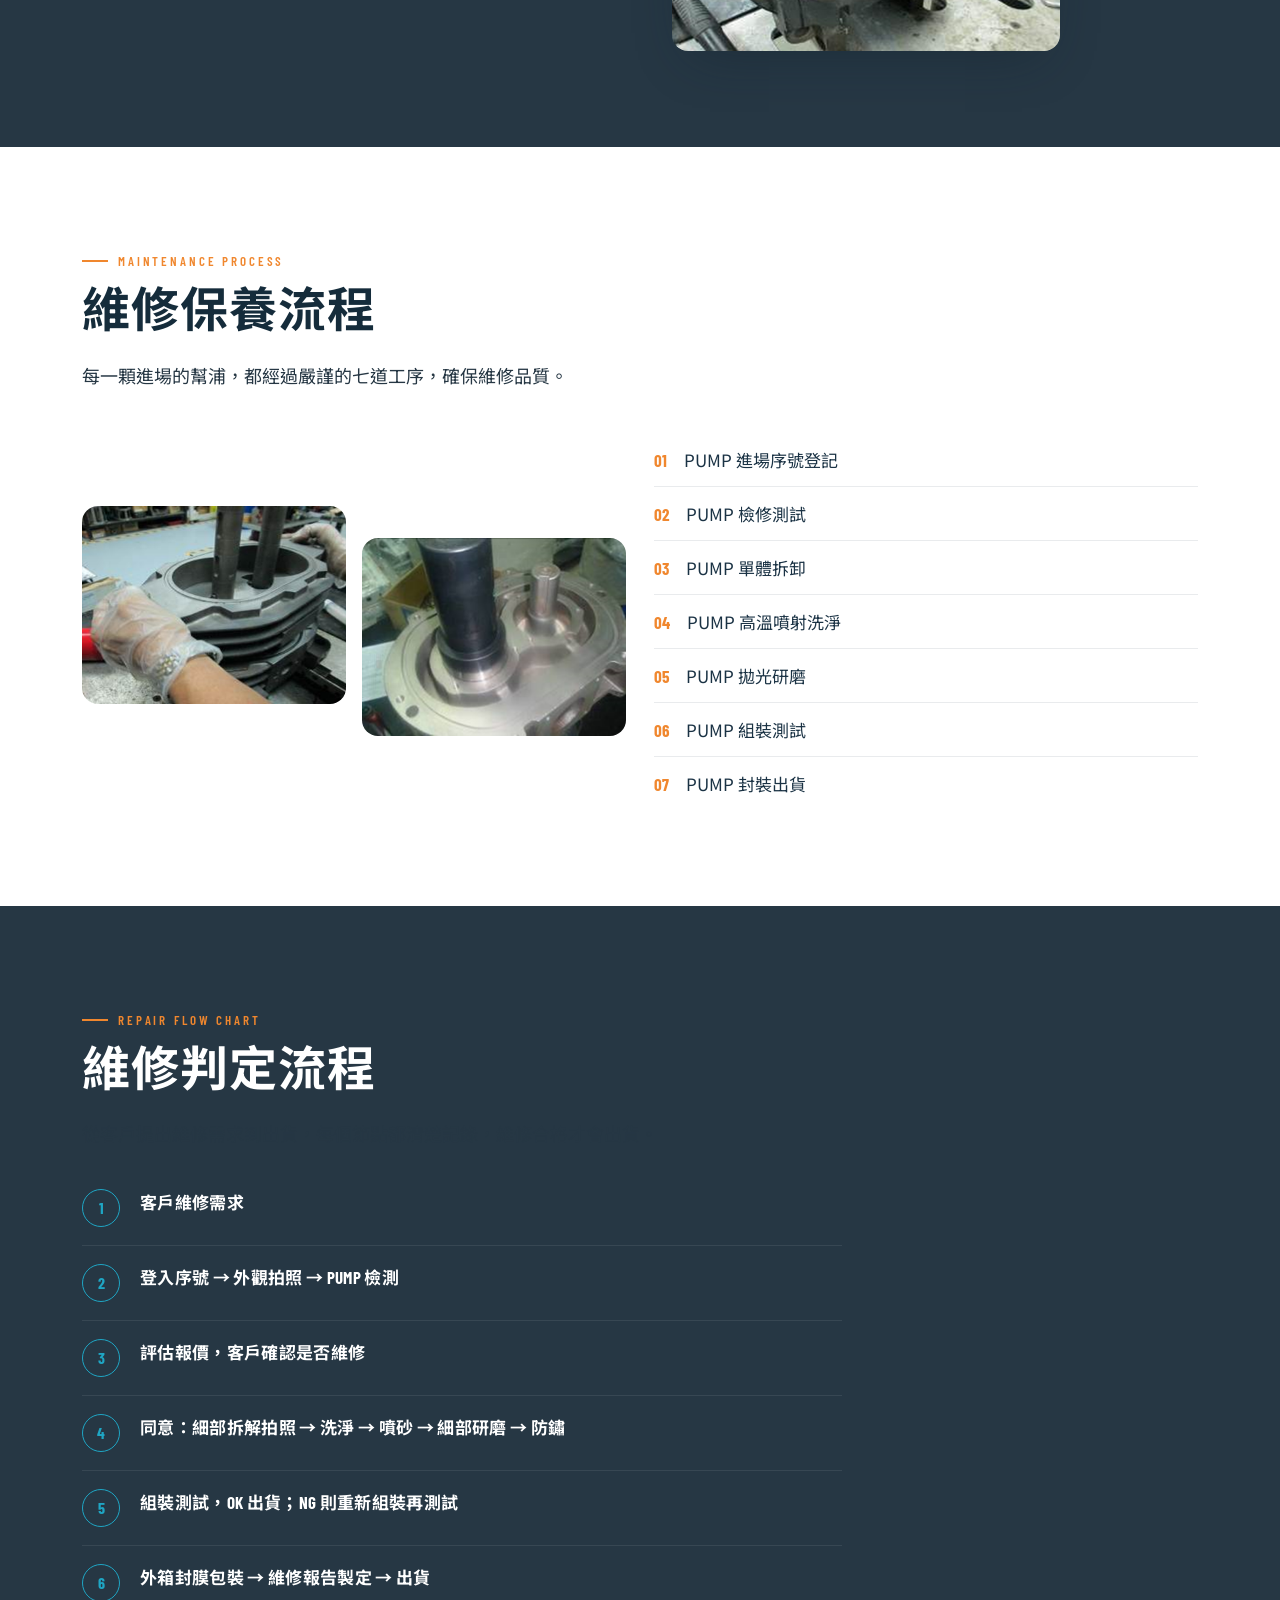
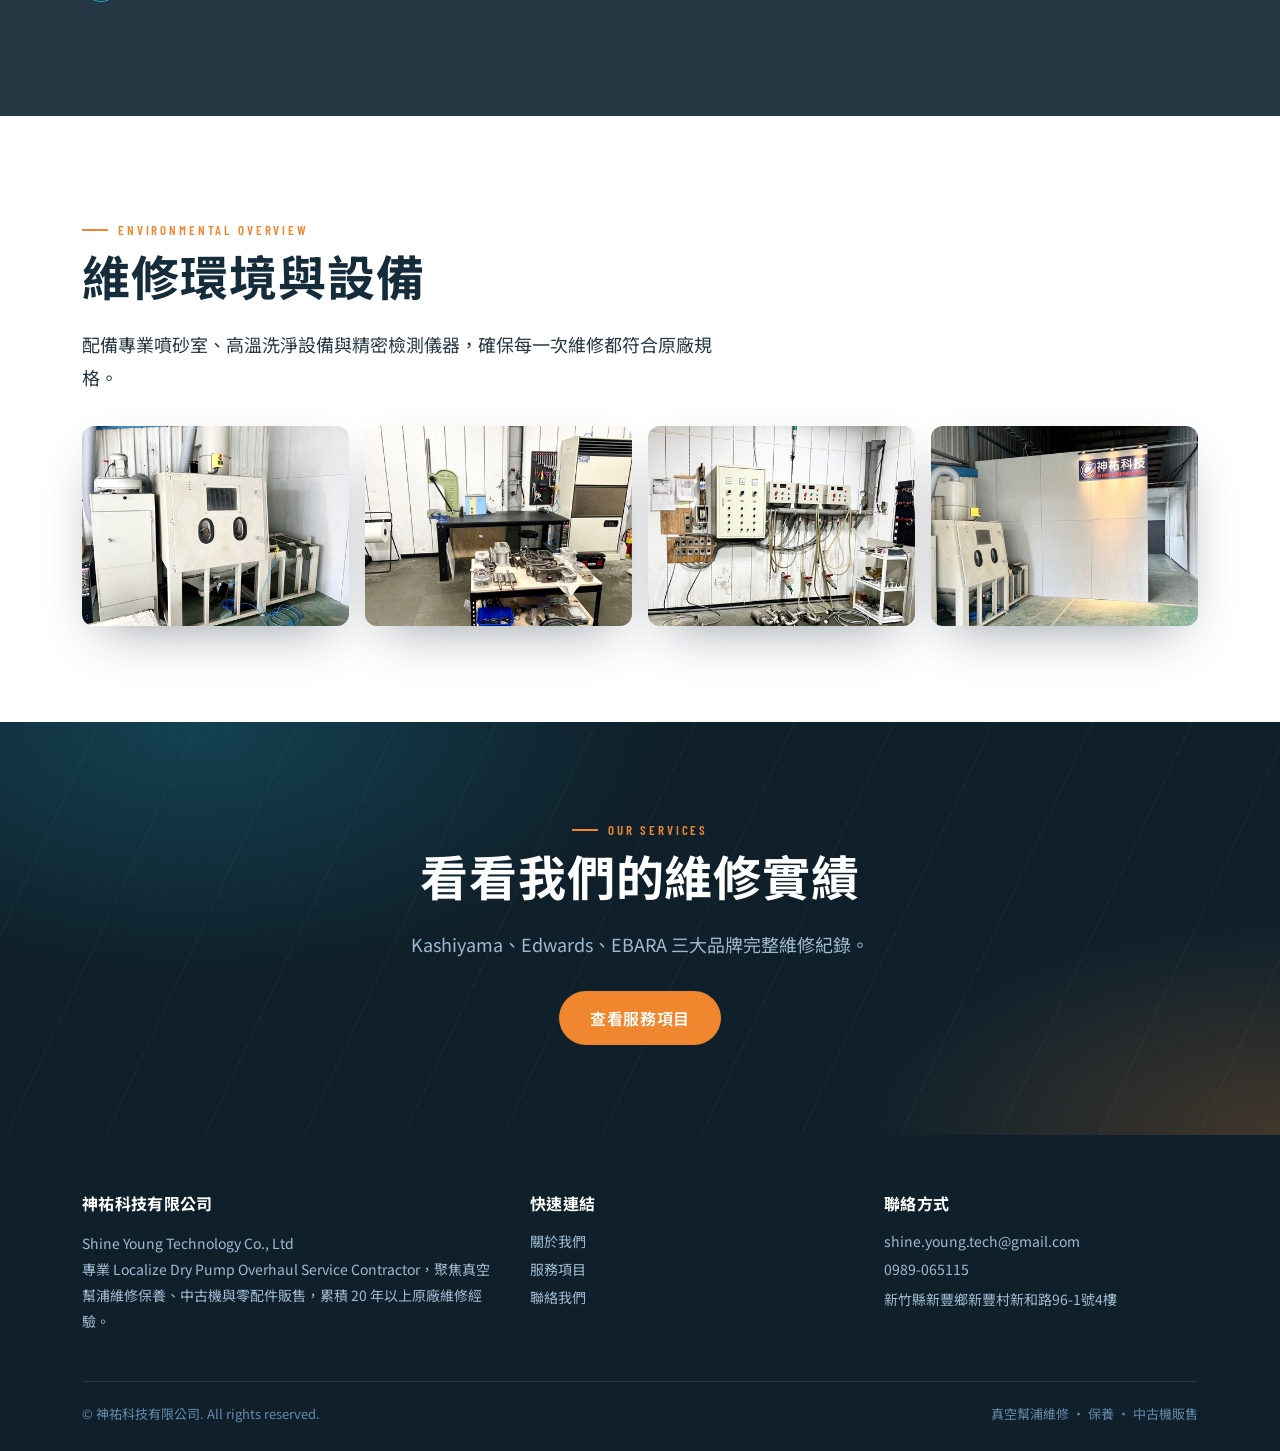
==== commit ef80c66c: "地址和公司 logo" ====
--- a/about.html
+++ b/about.html
@@ -12,7 +12,7 @@
   <header class="nav">
     <div class="nav-inner">
       <a href="index.html" class="brand">
-        <img src="images/IMG_3311.JPG" alt="神祐科技有限公司 Logo" />
+        <img src="images/newlogo.png" alt="神祐科技有限公司 Logo" />
         <span class="brand-text">SHINE YOUNG <span>TECH</span></span>
       </a>
       <nav class="nav-links">
@@ -154,11 +154,11 @@
           <h4>聯絡方式</h4>
           <a href="mailto:shine.young.tech@gmail.com">shine.young.tech@gmail.com</a>
           <a href="tel:0989065115">0989-065115</a>
-          <p>新竹市湳雅街313巷63-1號</p>
+          <p>新竹縣新豐鄉新豐村新和路96-1號4樓</p>
         </div>
       </div>
       <div class="footer-bottom">
-        <span>© 神祐科技. All rights reserved.</span>
+        <span>© 神祐科技有限公司. All rights reserved.</span>
         <span>真空幫浦維修 · 保養 · 中古機販售</span>
       </div>
     </div>
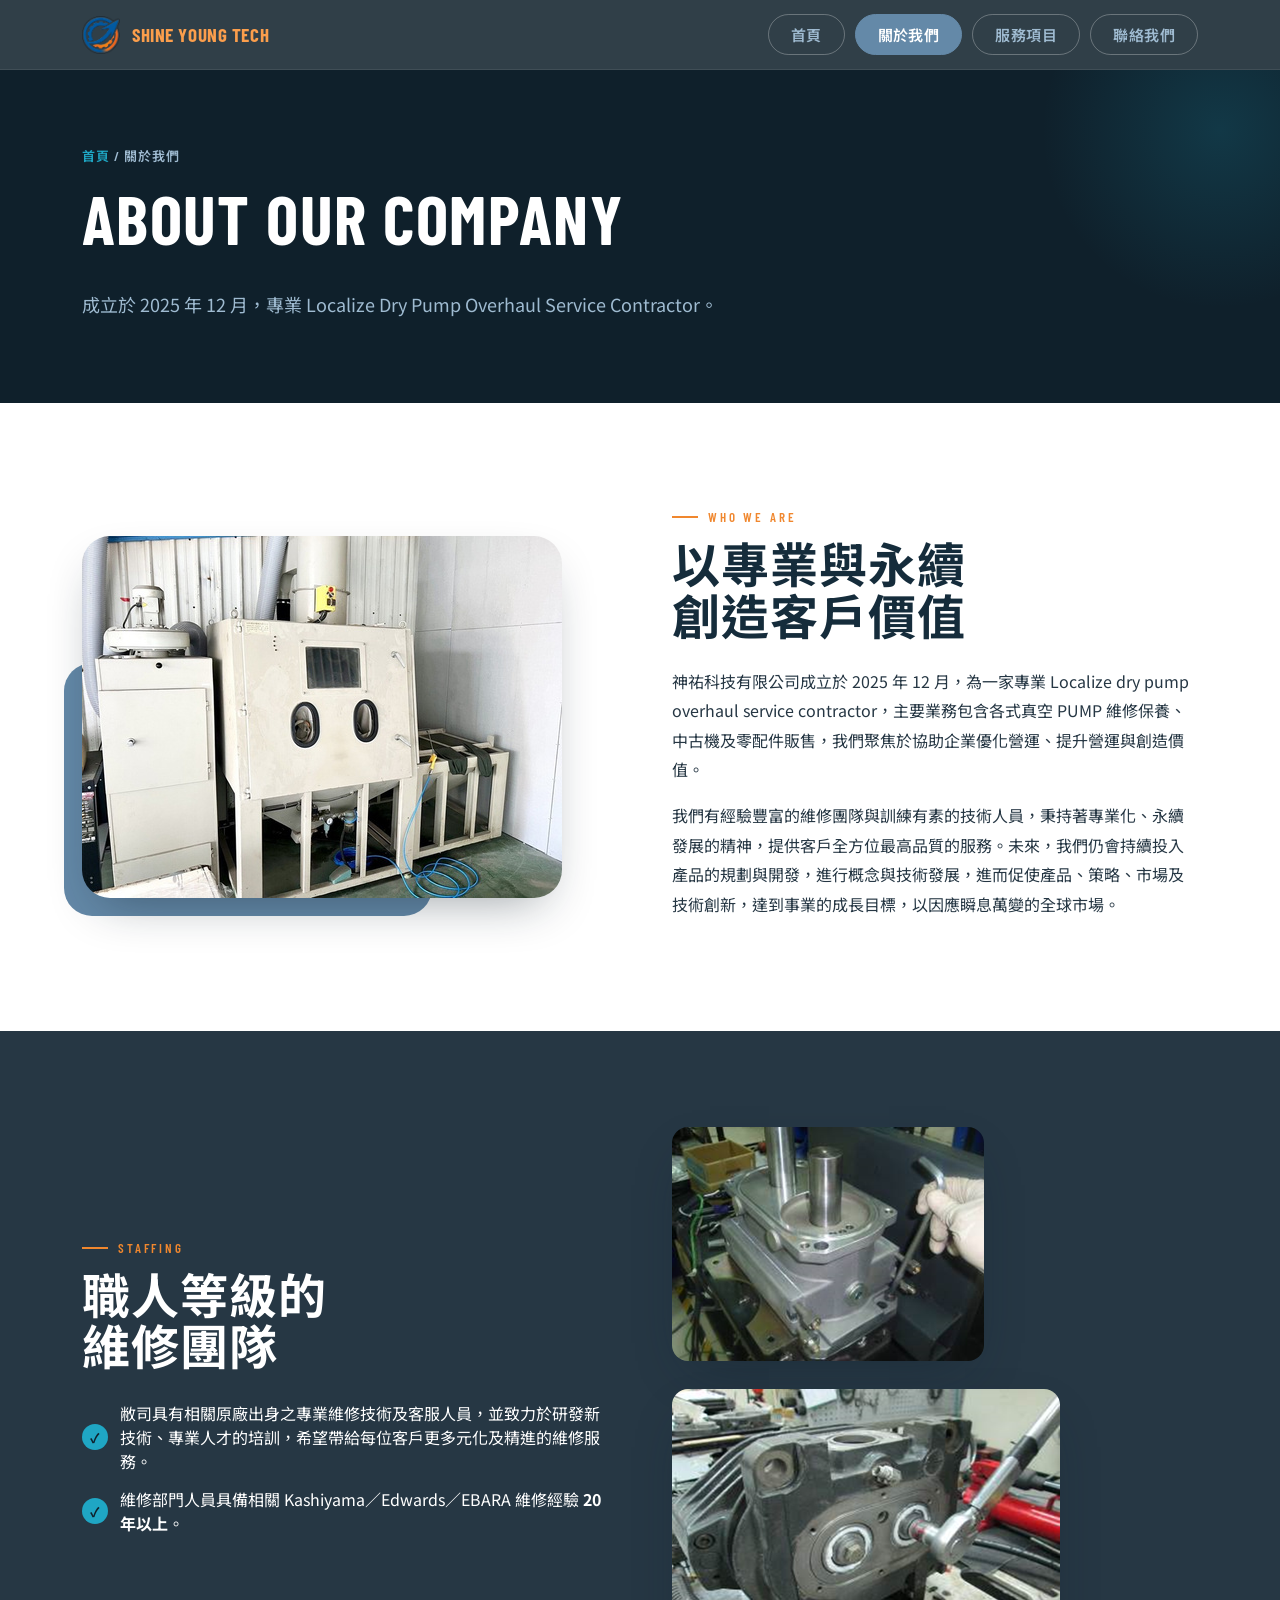
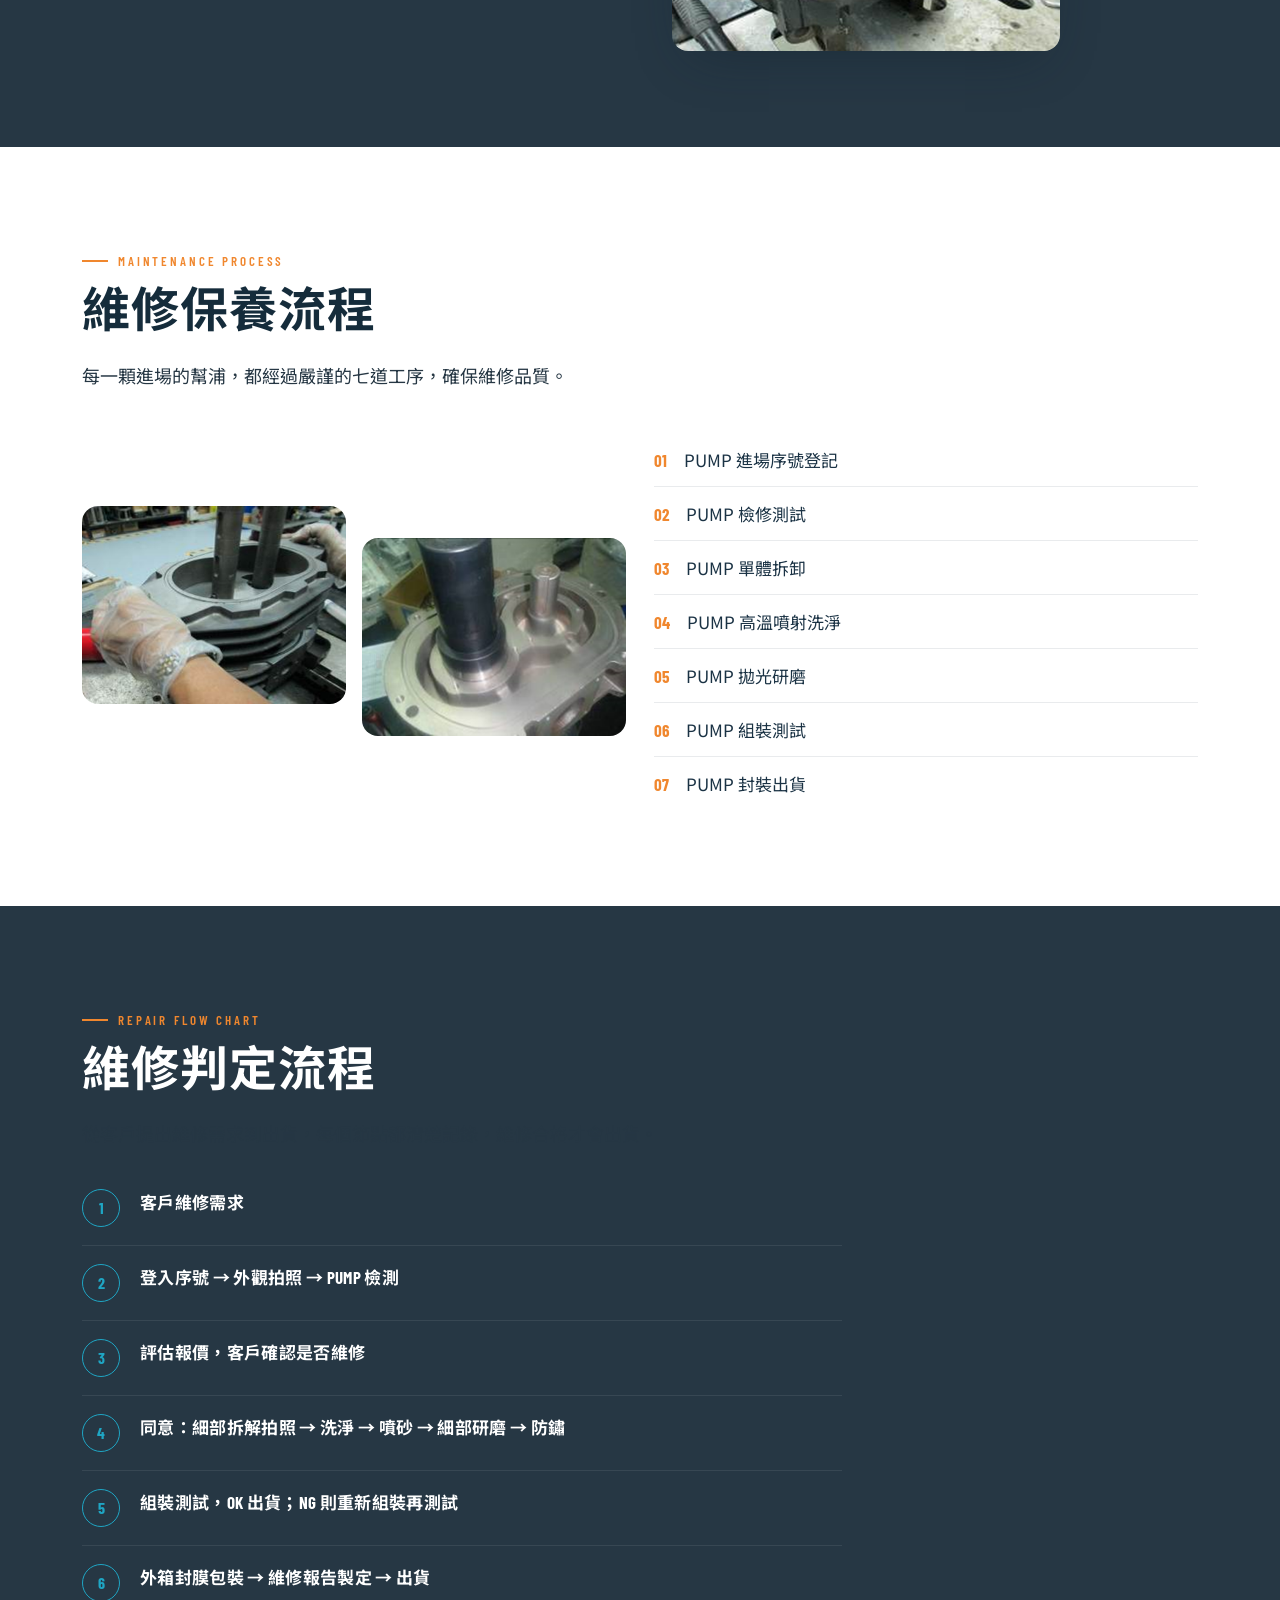
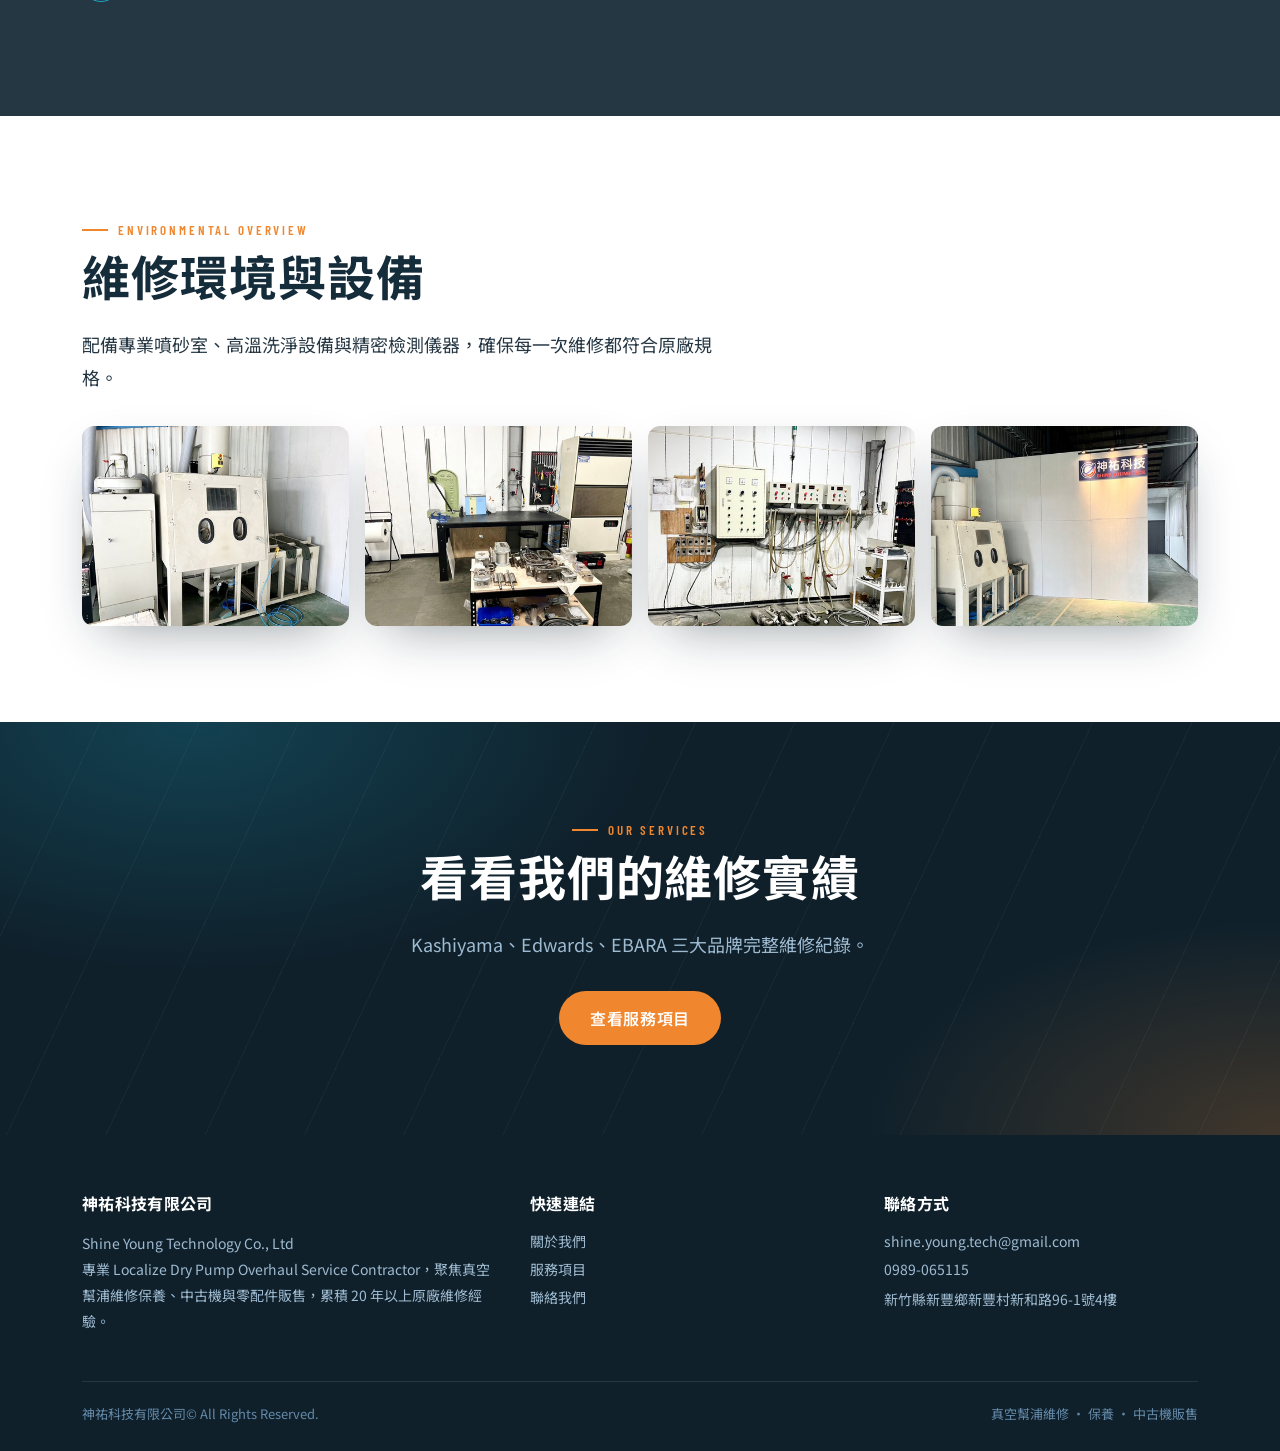
==== commit e11c3855: "color" ====
--- a/about.html
+++ b/about.html
@@ -158,7 +158,7 @@
         </div>
       </div>
       <div class="footer-bottom">
-        <span>© 神祐科技有限公司. All rights reserved.</span>
+        <span> 神祐科技有限公司© All Rights Reserved.</span>
         <span>真空幫浦維修 · 保養 · 中古機販售</span>
       </div>
     </div>
--- a/styles.css
+++ b/styles.css
@@ -1,4 +1,4 @@
-/* ===========================================================
+/* ===========================================================  
    SHINE YOUNG TECH — site stylesheet
    Palette derived from the company deck:
    navy 950 #10222E / navy 800 #1A3244 / panel 700 #263744
@@ -140,10 +140,10 @@
   font-family:var(--font-display);
   font-weight:700;
   font-size:19px;
-  color:var(--white);
+ color:#fb9e4c;
   letter-spacing:.03em;
 }
-.brand-text span{color:var(--teal-400);}
+.brand-text span{color:var＃F0872E;}
 .nav-links{display:flex;align-items:center;gap:10px;}
 .nav-links a{
   padding:9px 22px;
